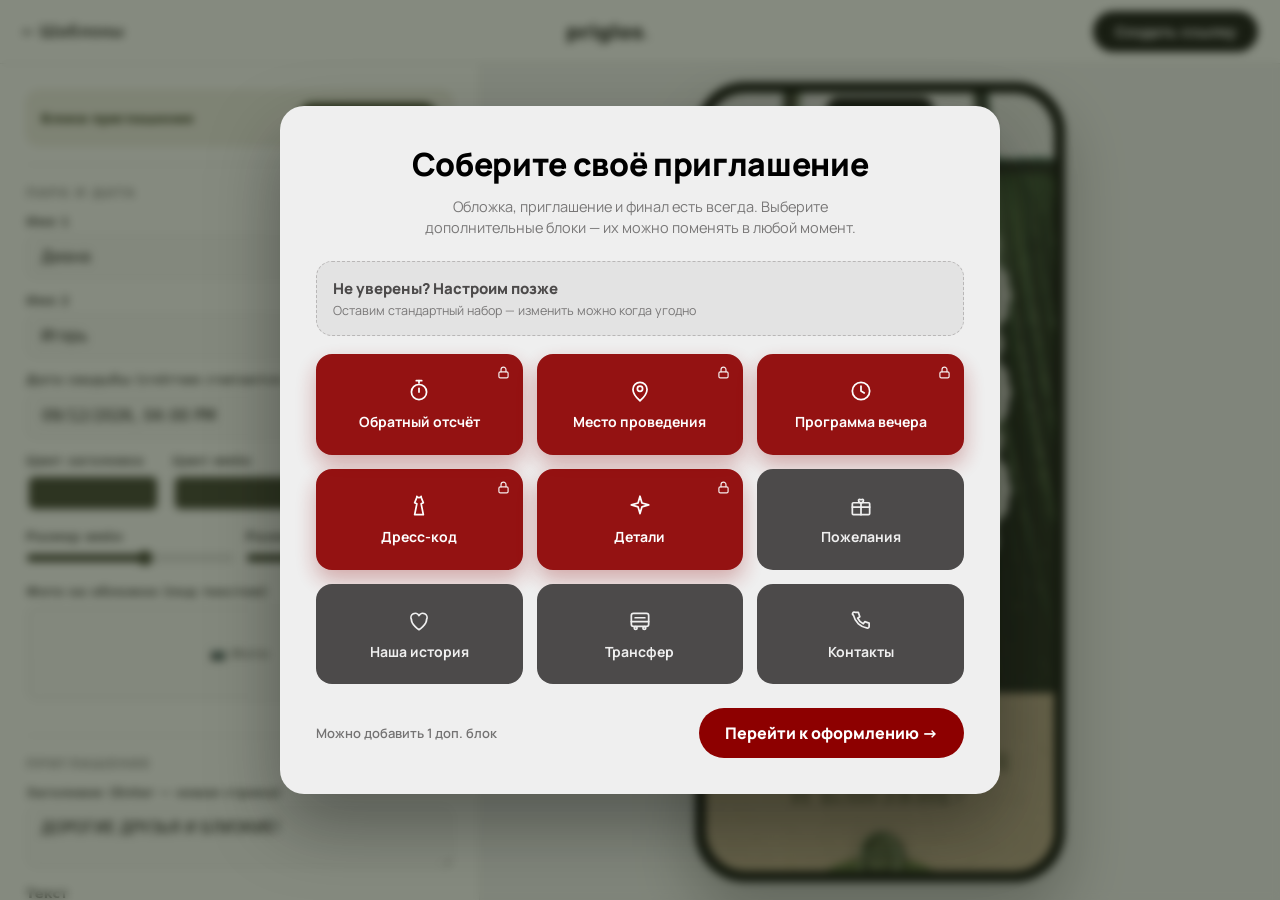
==== constructor.html @ 884d366d "Свадебное приглашение priglos: сайт, конструктор, шаблоны" ====
<!DOCTYPE html>
<html lang="ru">
<head>
  <meta charset="UTF-8" />
  <meta name="viewport" content="width=device-width, initial-scale=1.0" />
  <title>Конструктор приглашения — priglos</title>
  <!-- предзагрузка шрифтов и задника шаблона: без мигания шрифтов и быстрее первый рендер -->
  <link rel="preload" href="assets/fonts/Jun_Regular.otf" as="font" type="font/otf" crossorigin />
  <link rel="preload" href="assets/fonts/PassionsConflictRUS-Regular.otf" as="font" type="font/otf" crossorigin />
  <link rel="preload" href="assets/fonts/helvetica_regular.otf" as="font" type="font/otf" crossorigin />
  <link rel="preload" href="assets/themes/olive/site.jpg" as="image" />
  <link rel="preconnect" href="https://fonts.googleapis.com" />
  <link rel="preconnect" href="https://fonts.gstatic.com" crossorigin />
  <link href="https://fonts.googleapis.com/css2?family=Manrope:wght@400;500;600;700;800&display=swap" rel="stylesheet" />
  <link rel="stylesheet" href="fonts.css" />
  <link rel="stylesheet" href="tpl-v2.css" />
  <link rel="stylesheet" href="constructor.css" />
</head>
<body>
  <header class="cstr-header">
    <a href="index.html" class="cstr-back">← Шаблоны</a>
    <span class="cstr-logo">priglos<span>.</span></span>
    <button class="cstr-share-btn" id="shareBtn">Создать ссылку</button>
  </header>

  <main class="cstr">
    <section class="cstr-form" id="form">
      <div class="cstr-blocks-bar">
        <span>Блоки приглашения</span>
        <button id="editBlocks" type="button">Изменить блоки</button>
      </div>

      <!-- ВСЕГДА -->
      <div class="grp">
        <h3 class="grp__title">Пара и дата</h3>
        <label class="fld"><span>Имя 1</span><input data-field="name1" type="text" placeholder="Диана" /></label>
        <label class="fld"><span>Имя 2</span><input data-field="name2" type="text" placeholder="Игорь" /></label>
        <label class="fld"><span>Дата свадьбы (счётчик считается сам)</span><input data-field="date" type="datetime-local" /></label>
        <div class="color-row">
          <div class="color-fld"><span>Цвет заголовка</span><button type="button" class="color-sw" data-color="titleColor" data-default="#3c402f"></button></div>
          <div class="color-fld"><span>Цвет имён</span><button type="button" class="color-sw" data-color="nameColor" data-default="#3c402f"></button></div>
          <div class="color-fld"><span>Цвет даты</span><button type="button" class="color-sw" data-color="dateColor" data-default="#5a5e49"></button></div>
        </div>
        <div class="size-row">
          <label class="size-fld"><span>Размер имён</span><input type="range" min="5" max="14" step="0.1" data-size="nameSize" data-default="10.2" /></label>
          <label class="size-fld"><span>Размер даты</span><input type="range" min="6" max="18" step="0.1" data-size="dateSize" data-default="13" /></label>
        </div>
        <div class="fld"><span>Фото на обложке (под текстом)</span><div class="up" data-up="hero"></div></div>
      </div>

      <div class="grp">
        <h3 class="grp__title">Приглашение</h3>
        <label class="fld"><span>Заголовок (Enter — новая строка)</span><textarea data-field="inviteTitle" rows="2"></textarea></label>
        <label class="fld"><span>Текст</span><textarea data-field="inviteText" rows="3"></textarea></label>
        <div class="size-row">
          <label class="size-fld"><span>Размер заголовка</span><input type="range" min="2.5" max="7.5" step="0.1" data-size="inviteTitleSize" data-default="5.2" /></label>
          <label class="size-fld"><span>Размер текста</span><input type="range" min="1.8" max="3.6" step="0.1" data-size="inviteTextSize" data-default="2.45" /></label>
        </div>
        <div class="up-row">
          <div><span class="fld__lbl">Фото 1</span><div class="up up--sm" data-up="invite1"></div></div>
          <div><span class="fld__lbl">Фото 2</span><div class="up up--sm" data-up="invite2"></div></div>
        </div>
      </div>

      <!-- ОПЦИОНАЛЬНЫЕ БЛОКИ -->
      <div class="grp" data-block="venue">
        <h3 class="grp__title">📍 Место проведения</h3>
        <label class="fld"><span>Название площадки</span><input data-field="venueName" type="text" /></label>
        <label class="fld"><span>Адрес</span><input data-field="venueAddress" type="text" /></label>
        <label class="fld"><span>Ссылка на карты (кнопка «Посмотреть на карте»)</span><input data-field="mapsUrl" type="url" placeholder="https://yandex.ru/maps/..." /></label>
        <div class="fld"><span>Фото места</span><div class="up" data-up="venue"></div></div>
      </div>

      <div class="grp" data-block="timeline">
        <h3 class="grp__title">🕐 Программа вечера</h3>
        <div class="prog" id="progList"></div>
        <button class="btn-add" id="progAdd">+ Добавить пункт</button>
      </div>

      <div class="grp" data-block="dresscode">
        <h3 class="grp__title">👗 Дресс-код</h3>
        <label class="fld"><span>Текст</span><textarea data-field="dressText" rows="2"></textarea></label>
        <span class="fld__lbl">Палитра (нажмите на образец)</span>
        <div class="dress-edit" id="dressList"></div>
        <button class="btn-add" id="dressAdd">+ Добавить цвет</button>
      </div>

      <div class="grp" data-block="details">
        <h3 class="grp__title">✦ Детали</h3>
        <label class="fld"><span>Текст</span><textarea data-field="detailsText" rows="3"></textarea></label>
        <div class="fld"><span>Фото</span><div class="up" data-up="details"></div></div>
      </div>

      <div class="grp" data-block="gifts">
        <h3 class="grp__title">🎁 Пожелания</h3>
        <label class="fld"><span>Текст</span><textarea data-field="giftsText" rows="3"></textarea></label>
        <div class="fld"><span>Фото (полароид)</span><div class="up" data-up="gifts"></div></div>
      </div>

      <div class="grp" data-block="story">
        <h3 class="grp__title">❤ Наша история</h3>
        <label class="fld"><span>Текст</span><textarea data-field="storyText" rows="3"></textarea></label>
        <div class="fld"><span>Фото (полароид)</span><div class="up" data-up="story"></div></div>
      </div>

      <div class="grp" data-block="transport">
        <h3 class="grp__title">🚌 Трансфер</h3>
        <label class="fld"><span>Текст</span><textarea data-field="transportText" rows="3"></textarea></label>
        <div class="fld"><span>Фото (полароид)</span><div class="up" data-up="transport"></div></div>
      </div>

      <div class="grp" data-block="contacts">
        <h3 class="grp__title">📇 Контакты</h3>
        <label class="fld"><span>Текст</span><textarea data-field="contactsText" rows="3"></textarea></label>
        <div class="fld"><span>Фото (полароид)</span><div class="up" data-up="contacts"></div></div>
      </div>

      <!-- ВСЕГДА -->
      <div class="grp">
        <h3 class="grp__title">Финальная фраза</h3>
        <label class="fld"><span>Текст</span><textarea data-field="closing" rows="2"></textarea></label>
        <div class="size-row">
          <label class="size-fld"><span>Размер текста</span><input type="range" min="2" max="4.5" step="0.1" data-size="closingSize" data-default="3.1" /></label>
        </div>
      </div>

      <div class="grp">
        <h3 class="grp__title">🎵 Фоновая музыка</h3>
        <div class="music-up" id="musicUp">
          <span id="musicLabel">Загрузить аудио (mp3)</span>
          <button class="music-clear" id="musicClear" type="button" hidden>Убрать</button>
        </div>
        <p class="fld__hint">Гости услышат музыку при открытии приглашения.</p>
      </div>
    </section>

    <section class="cstr-preview">
      <div class="cstr-phone">
        <div class="cstr-notch"></div>
        <div class="cstr-screen" id="preview"></div>
      </div>
    </section>
  </main>

  <!-- ВЫБОР БЛОКОВ -->
  <div class="bsel" id="bsel">
    <div class="bsel__box">
      <h2 class="bsel__title">Соберите своё приглашение</h2>
      <p class="bsel__sub">Обложка, приглашение и финал есть всегда. Выберите дополнительные блоки — их можно поменять в любой момент.</p>
      <button class="bsel__later" id="bselLater" type="button">
        <span class="bsel__later-t">Не уверены? Настроим позже</span>
        <span class="bsel__later-s">Оставим стандартный набор — изменить можно когда угодно</span>
      </button>
      <div class="bsel__grid" id="bselGrid"></div>
      <div class="bsel__bar">
        <span class="bsel__count" id="bselCount"></span>
        <button class="bsel__done" id="bselDone">Перейти к оформлению →</button>
      </div>
    </div>
  </div>

  <!-- модалка ссылки -->
  <div class="share-modal" id="shareModal" hidden>
    <div class="share-modal__box">
      <button class="share-modal__close" id="shareClose">×</button>
      <h3>Ссылка для гостей готова 🎉</h3>
      <p>Отправьте её гостям любым удобным способом.</p>
      <div class="share-modal__link"><input id="shareLink" readonly /><button id="shareCopy">Копировать</button></div>
      <a id="shareOpen" class="share-modal__open" target="_blank">Открыть приглашение →</a>
    </div>
  </div>

  <script src="themes.js"></script>
  <script src="animations.js"></script>
  <script src="tpl-v2.js"></script>
  <script src="scratch.js"></script>
  <script src="music.js"></script>
  <script src="colorpicker.js"></script>
  <script src="constructor.js"></script>
</body>
</html>
---- fonts.css ----
/* ░░░ Локальные шрифты (грузятся офлайн, не зависят от Google Fonts) ░░░ */
@font-face{font-family:'Jun';        src:url('assets/fonts/Jun_Regular.otf') format('opentype');             font-weight:400;font-display:swap;}
@font-face{font-family:'Passions';   src:url('assets/fonts/PassionsConflictRUS-Regular.otf') format('opentype');font-weight:400;font-display:swap;}
@font-face{font-family:'MorningBreeze';src:url('assets/fonts/MorningBreeze-Bold.otf') format('opentype');     font-weight:700;font-display:swap;}
@font-face{font-family:'MakanHati';  src:url('assets/fonts/MakanHatiCyrillic.otf') format('opentype');        font-weight:400;font-display:swap;}
@font-face{font-family:'MolliWrites';src:url('assets/fonts/MolliWrites-Script.otf') format('opentype');       font-weight:400;font-display:swap;}
@font-face{font-family:'Kurochka';   src:url('assets/fonts/Kurochkalapkoi.ttf') format('truetype');           font-weight:400;font-display:swap;}
@font-face{font-family:'Overdoze';   src:url('assets/fonts/overdozesans.otf') format('opentype');             font-weight:400;font-display:swap;}
@font-face{font-family:'Pixeloid';   src:url('assets/fonts/PixeloidMono.otf') format('opentype');             font-weight:400;font-display:swap;}
@font-face{font-family:'HelveticaR'; src:url('assets/fonts/helvetica_regular.otf') format('opentype');         font-weight:400;font-display:swap;}
---- tpl-v2.css ----
/* ░░░ Шаблон v2 «Изумруд» — реальный декор из исходного шаблона ░░░
   Палитра/шрифты/декор приходят из темы (themes.js → CSS-переменные).
   Дефолты ниже дублируют «Изумруд», чтобы работало и без JS-темы. */
.v2-root {
  --green:#222a16; --green-d:#1a2011; --cream:#f7f3e3; --ink:#2c3318;
  --muted:#6f7359; --light:#f3efe0; --gold:#b6a06a; --line:#d8d2bb;
  --font-heading:'Jun',Georgia,serif;
  --font-names:'Passions','Jun',cursive;
  --font-body:Georgia,'Times New Roman',serif;
  --font-accent:'Passions',cursive;
  --curtain:none; --doily:none; --paper:none; --bouquet:none; --seal:none;
  --field:none; --mountains:none; --venue-frame:none; --wreath:none;
  --cartouche:none; --placeholder:none;
  width:100%; background:var(--cream); color:var(--ink);
  font-family:var(--font-body);
}
.v2-root *{box-sizing:border-box;}

/* проявление контента (имена, секции, пункты программы) */
[data-reveal]{opacity:0;transform:translateY(22px);transition:opacity .75s ease,transform .75s cubic-bezier(.2,.7,.3,1);will-change:opacity,transform;}
[data-reveal].is-in{opacity:1;transform:none;}
@media (prefers-reduced-motion: reduce){ [data-reveal]{opacity:1!important;transform:none!important;transition:none;} }

/* ════════ HERO ════════ */
.v2-hero{position:relative;min-height:600px;overflow:hidden;display:flex;align-items:center;justify-content:center;padding:36px 22px;
  background:var(--curtain) center/cover no-repeat, var(--green-d);}
.v2-hero__card{position:relative;width:min(330px,88%);aspect-ratio:736/1003;
  background:var(--doily) center/100% 100% no-repeat;filter:drop-shadow(0 16px 34px rgba(0,0,0,.45));}
/* светлый центр (или фото пары) — под текстом */
.v2-hero__paper{position:absolute;inset:12% 15%;background:var(--paper) center/cover no-repeat,#efeadd;background-blend-mode:multiply;}
.v2-hero__paper[style*="url"]{background-blend-mode:normal;}
/* текст обложки */
.v2-hero__frame{position:absolute;inset:12% 15%;z-index:2;display:flex;flex-direction:column;align-items:center;justify-content:center;text-align:center;}
.v2-hero__small{font-family:var(--font-accent);font-size:30px;line-height:.7;color:#5d6150;}
.v2-hero__wed{font-family:var(--font-heading);font-weight:400;font-size:33px;letter-spacing:.18em;margin:6px 0 2px;color:#393d31;}
.v2-hero__gem{font-size:12px;color:#7d8466;margin:3px 0 5px;}
.v2-hero__names{font-family:var(--font-names);font-size:44px;line-height:.92;color:#33372b;}
.v2-hero__names span{font-size:28px;opacity:.8;padding:0 2px;}
.v2-hero__date{margin-top:12px;font-family:var(--font-heading);font-size:12px;letter-spacing:.3em;color:#5d6150;}
/* блёстки-скретч поверх центра (см. scratch.js). width/height:auto — размер задаётся inset */
/* canvas — replaced-элемент: inset+auto не растягивает, поэтому явные ширина/высота */
.v2-hero__scratch{position:absolute;left:14.5%;top:11.5%;width:71%;height:77%;z-index:5;display:block;cursor:grab;touch-action:none;}
/* слой искр от стирания (scratch.js) */
.v2-hero__spark{position:absolute;inset:0;z-index:6;pointer-events:none;overflow:visible;}

/* ════════ общие секции ════════ */
.v2-sec{padding:54px 28px;text-align:center;position:relative;overflow:hidden;}
.v2-sec--paper{background-color:var(--cream);background-image:var(--paper);background-size:cover;background-position:center;background-blend-mode:multiply;color:var(--ink);}
.v2-sec--green{background:var(--green);color:var(--light);}
.v2-sec--venue{background:linear-gradient(rgba(18,24,10,.5),rgba(18,24,10,.6)),var(--field) center/cover no-repeat;color:var(--light);}
.v2-h2{font-family:var(--font-heading);font-weight:400;font-size:27px;letter-spacing:.14em;margin:0 0 14px;color:var(--ink);}
.v2-h2--light{color:var(--light);}
.v2-h2--left{text-align:left;}
.v2-body{font-family:var(--font-body);font-size:15px;line-height:1.7;color:var(--muted);margin:0 auto;max-width:300px;white-space:pre-wrap;}
.v2-body--light{color:#e7e7d6;}

/* кнопка */
.v2-btn{display:inline-flex;align-items:center;justify-content:center;margin-top:18px;padding:12px 26px;border:1px solid currentColor;border-radius:999px;font-family:var(--font-heading);font-size:13px;letter-spacing:.08em;text-decoration:none;color:inherit;cursor:pointer;transition:.2s;background:rgba(255,255,255,.04);}
.v2-sec--paper .v2-btn:hover{background:var(--ink);color:var(--cream);}
.v2-btn--light:hover{background:var(--light);color:var(--green);}

/* фото-карточки (полароид) */
.v2-pcard{background-color:#e9e6d8;background-image:var(--placeholder);background-position:center;background-repeat:no-repeat;background-size:44px;border:5px solid #fff;border-bottom-width:20px;box-shadow:0 10px 24px rgba(0,0,0,.22);}
.v2-pcard--tilt{transform:rotate(-5deg);}

/* ════════ приглашение ════════ */
.v2-invite__scene{position:relative;margin:8px auto 0;max-width:330px;min-height:230px;}
.v2-invite__bouquet{position:absolute;top:16px;width:118px;height:178px;background:var(--bouquet) center/contain no-repeat;z-index:2;}
.v2-invite__bouquet--l{left:-26px;transform:scaleX(-1) rotate(-4deg);}
.v2-invite__bouquet--r{right:-26px;transform:rotate(-4deg);}
.v2-invite__hill{position:relative;width:236px;margin:46px auto 0;padding:52px 26px 30px;color:#eef0e2;
  background:radial-gradient(130% 100% at 50% 0,#5e6d3c 0,#46562a 55%,#33421f 100%);
  border-radius:48% 48% 16px 16px/64% 64% 16px 16px;box-shadow:0 14px 30px rgba(0,0,0,.2);}
.v2-invite__hill .v2-body{color:#eef0e2;}
.v2-invite__seal{position:absolute;top:-30px;left:50%;transform:translateX(-50%);width:66px;height:66px;background:var(--seal) center/contain no-repeat;filter:drop-shadow(0 5px 9px rgba(0,0,0,.45));}
.v2-invite__photos{display:flex;gap:18px;justify-content:center;margin-top:30px;}
.v2-invite__photos .v2-pcard{width:128px;height:150px;}
.v2-pcard--alt{transform:rotate(4deg);} .v2-invite__photos .v2-pcard:first-child{transform:rotate(-4deg);}

/* ════════ countdown ════════ */
.v2-cd__label{font-family:var(--font-heading);font-size:18px;letter-spacing:.04em;color:var(--ink);margin-bottom:18px;}
.v2-cd__row{display:flex;justify-content:center;gap:8px;}
.v2-cd__cell{min-width:60px;position:relative;}
.v2-cd__cell:not(:last-child)::after{content:':';position:absolute;right:-6px;top:6px;font-family:var(--font-heading);font-size:30px;color:var(--muted);}
.v2-cd__cell b{display:block;font-family:var(--font-heading);font-size:42px;font-weight:400;line-height:1;color:var(--ink);}
.v2-cd__cell span{display:block;margin-top:8px;font-size:11px;letter-spacing:.1em;color:var(--muted);text-transform:uppercase;font-family:var(--font-body);}

/* ════════ venue ════════ */
.v2-venue__frame{position:relative;width:min(290px,82%);aspect-ratio:1152/2048;margin:6px auto 16px;
  background:var(--venue-frame) center/100% 100% no-repeat;filter:drop-shadow(0 14px 28px rgba(0,0,0,.5));}
.v2-venue__photo{position:absolute;inset:31% 27.5% 31% 27.5%;background:#cfcaba center/cover no-repeat;}
.v2-venue__name{font-family:var(--font-heading);font-size:22px;margin-bottom:4px;color:var(--light);}
.v2-venue__addr{font-family:var(--font-body);font-size:13px;color:#e7e7d6;opacity:.9;}

/* ════════ timeline ════════ */
.v2-tl__list{max-width:300px;margin:10px auto 0;}
.v2-tl__item{display:grid;grid-template-columns:1fr 24px 1fr;align-items:center;gap:10px;padding:16px 0;position:relative;}
.v2-tl__time{font-family:var(--font-heading);font-size:30px;text-align:right;color:var(--light);}
.v2-tl__dot{width:13px;height:13px;background:var(--gold);transform:rotate(45deg);justify-self:center;box-shadow:0 0 0 4px rgba(182,160,106,.18);}
.v2-tl__label{font-family:var(--font-body);font-size:13px;text-align:left;color:#cfd2b8;}
.v2-tl__list .v2-tl__item:not(:last-child)::after{content:'';position:absolute;left:50%;top:54%;width:1px;height:92%;background:rgba(243,239,224,.28);transform:translateX(-50%);z-index:-1;}

/* ════════ dresscode (венки) ════════ */
.v2-dc__sw{display:flex;justify-content:center;gap:4px;margin-top:22px;flex-wrap:wrap;}
.v2-wreath{position:relative;width:64px;aspect-ratio:1122/1402;background:var(--wreath) center/contain no-repeat;display:flex;align-items:center;justify-content:center;filter:drop-shadow(0 3px 6px rgba(0,0,0,.22));}
.v2-wreath__dot{width:50%;height:40%;border-radius:50%;box-shadow:inset 0 0 0 1px rgba(0,0,0,.12);}

/* ════════ details ════════ */
.v2-details{display:flex;align-items:center;gap:22px;text-align:left;}
.v2-details .v2-pcard{width:120px;height:150px;flex:0 0 auto;}
.v2-details__txt{flex:1;}

/* ════════ gallery ════════ */
.v2-gallery__grid{display:grid;grid-template-columns:repeat(3,1fr);gap:10px;margin-top:22px;}
.v2-gallery__grid .v2-pcard{width:100%;height:120px;border-width:5px;border-bottom-width:14px;}

/* ════════ faq ════════ */
.v2-faq__list{max-width:320px;margin:6px auto 0;text-align:left;}
.v2-faq__item{padding:14px 0;border-bottom:1px solid rgba(243,239,224,.2);}
.v2-faq__q{font-family:var(--font-heading);font-size:17px;letter-spacing:.02em;color:var(--light);margin-bottom:4px;}
.v2-faq__a{font-family:var(--font-body);font-size:13px;color:#cfd2b8;line-height:1.55;}

/* ════════ closing (фигурная плашка) ════════ */
.v2-closing{padding-top:46px;padding-bottom:46px;}
.v2-closing__plaque{position:relative;width:min(300px,84%);aspect-ratio:736/1109;margin:0 auto;display:flex;align-items:center;justify-content:center;padding:0 18%;
  background:var(--cartouche) center/100% 100% no-repeat;filter:drop-shadow(0 14px 26px rgba(0,0,0,.45));}
.v2-closing__txt{font-family:var(--font-heading);font-size:17px;line-height:1.5;color:#3a3d31;white-space:pre-wrap;text-align:center;}

/* плавающая кнопка музыки */
.music-fab{position:fixed;right:18px;bottom:18px;z-index:200;width:52px;height:52px;border-radius:50%;background:var(--ink,#2c3318);color:#fff;border:none;cursor:pointer;box-shadow:0 10px 24px rgba(0,0,0,.28);display:flex;align-items:center;justify-content:center;}
.music-fab .music-ico{font-size:22px;line-height:1;}
.music-fab.is-playing{animation:musicPulse 1.6s ease-in-out infinite;}
@keyframes musicPulse{0%,100%{transform:scale(1);}50%{transform:scale(1.08);}}

/* слой падающих звёзд */
.v2-stars{position:absolute;inset:0;z-index:1;pointer-events:none;overflow:hidden;}
@media (prefers-reduced-motion: reduce){ .v2-stars{display:none;} }

/* ════════ ТЕМА «ОЛИВКОВАЯ КЛАССИКА» — цельная подложка + оверлеи ════════ */
.v2-root[data-theme="olive"]{background:#2c3a1a;}
/* обрезает низ подложки (впечатанную этикетку закрытия) — её рендерим отдельно ниже */
.olv-wrap{position:relative;width:100%;aspect-ratio:512/3464;overflow:hidden;background:#2c3a1a;}
.olv{position:relative;width:100%;aspect-ratio:512/3915;container-type:inline-size;overflow:hidden;
  background:var(--site) top center/100% 100% no-repeat;color:#3c402f;font-family:var(--font-body);}
.olv .v2-stars{position:absolute;top:0;left:0;right:0;height:15%;bottom:auto;z-index:2;}

/* фото-слоты: пусто — прозрачно (видна впечатанная рамка), с фото — cover */
.olv-photo{position:absolute;background-image:var(--ph-img);background-color:#e9e9eb;background-position:center;background-repeat:no-repeat;background-size:cover;}

/* ── HERO ── */
.olv-ph-hero{left:18.5%;top:3.9%;width:63%;height:12.2%;}
.olv-htext{position:absolute;left:16%;top:4.6%;width:68%;height:10.6%;z-index:3;
  display:flex;flex-direction:column;align-items:center;justify-content:space-between;text-align:center;}
.olv-title{width:44%;aspect-ratio:1161/733;margin:0 auto .6cqw;background-color:#3c402f;
  -webkit-mask:var(--title-img) center/contain no-repeat;mask:var(--title-img) center/contain no-repeat;}
.olv-names{font-family:var(--font-names);font-size:10.2cqw;line-height:.92;color:#3c402f;}
.olv-names span{font-size:.55em;opacity:.8;padding:0 .4cqw;}
.olv-date{font-family:'Passions','Jun',cursive;font-size:13cqw;letter-spacing:.02em;color:#5a5e49;margin-top:0;}
.olv-scratch{position:absolute;left:18.5%;top:3.9%;width:63%;height:12.2%;z-index:5;display:block;cursor:grab;touch-action:none;}

/* ── INVITATION ── */
.olv-invtitle{position:absolute;left:8%;top:21.6%;width:84%;text-align:center;font-family:var(--font-heading);font-weight:400;font-size:5.2cqw;letter-spacing:.04em;line-height:1.15;color:#3c402f;white-space:pre-line;}
.olv-invite{position:absolute;left:28.5%;top:27.2%;width:43%;text-align:center;font-size:2.45cqw;line-height:1.34;
  overflow-wrap:break-word;word-break:break-word;hyphens:none;white-space:pre-line;color:#43472f;}
/* классический белый полароид (рамка через CSS) */
.olv-pola{position:absolute;background:#fbf9f3;padding:1cqw 1cqw 3.2cqw;box-shadow:0 1cqw 2.6cqw rgba(20,25,12,.42);}
.olv-pola .olv-pimg{width:100%;aspect-ratio:1;background:var(--ph-img) #e9e9eb center/cover no-repeat;}
.olv-ph-1{left:11%;top:31.6%;width:29%;transform:rotate(-7deg);z-index:4;transform-origin:50% 0;animation:olvSway1 3.2s ease-in-out infinite;}
.olv-ph-2{left:61.5%;top:30.4%;width:29%;transform:rotate(7deg);z-index:5;transform-origin:50% 0;animation:olvSway2 3.6s ease-in-out infinite;}
@keyframes olvSway1{0%,100%{transform:rotate(-11.5deg);}50%{transform:rotate(-2.5deg);}}
@keyframes olvSway2{0%,100%{transform:rotate(2.5deg);}50%{transform:rotate(11.5deg);}}
@media (prefers-reduced-motion: reduce){.olv-ph-1,.olv-ph-2,.olv-ph-details{animation:none;}}

/* ── COUNTDOWN ── */
.olv-cd{position:absolute;left:6%;top:38.8%;width:88%;display:flex;justify-content:center;align-items:flex-start;gap:1cqw;}
.olv-cd .v2-cd__cell{min-width:0;position:relative;padding:0 1.4cqw;}
.olv-cd .v2-cd__cell::after{content:':';position:absolute;font-family:var(--font-heading);font-size:7.4cqw;right:-1cqw;top:0;color:#3c402f;}
.olv-cd .v2-cd__cell:last-child::after{content:none;}
.olv-cd .v2-cd__cell b{font-family:var(--font-heading);font-size:9cqw;color:#3c402f;font-weight:400;line-height:1;}
.olv-cd .v2-cd__cell span{font-size:1.9cqw;letter-spacing:.05em;color:#6f7359;text-transform:uppercase;margin-top:.9cqw;}

/* ── VENUE ── */
.olv-ph-venue{left:35%;top:46.2%;width:30%;height:5%;}
.olv-vname{position:absolute;left:8%;top:53.1%;width:84%;text-align:center;font-family:var(--font-heading);font-size:4.4cqw;color:#f5f1e4;text-shadow:0 1px 4px rgba(0,0,0,.6);white-space:pre-line;}
.olv-vaddr{position:absolute;left:8%;top:54.15%;width:84%;text-align:center;font-size:3cqw;color:#eceadb;text-shadow:0 1px 3px rgba(0,0,0,.6);white-space:pre-line;}
.olv-map{position:absolute;left:24%;top:54.47%;width:52%;height:2.3%;display:flex;align-items:center;justify-content:center;
  font-family:var(--font-heading);font-size:2.9cqw;line-height:1;letter-spacing:.02em;color:#f5f1e4;text-decoration:none;}

/* ── PROGRAM ── */
.olv-prog{position:absolute;left:16%;top:61.3%;width:68%;height:12.4%;display:flex;flex-direction:column;justify-content:space-between;}
.olv-prog::before{content:'';position:absolute;left:50%;top:2.5%;bottom:2.5%;width:.45cqw;transform:translateX(-50%);background:#b6a06a;opacity:.6;z-index:0;}
.olv-prow{position:relative;z-index:1;display:grid;grid-template-columns:1fr 7% 1fr;align-items:center;gap:2cqw;}
.olv-ptime{font-family:var(--font-heading);font-size:5.2cqw;text-align:right;color:#eef0e2;line-height:1;}
.olv-pdot{width:2.4cqw;height:2.4cqw;background:#b6a06a;transform:rotate(45deg);justify-self:center;}
.olv-plabel{font-size:3.5cqw;color:#dfe2cb;text-align:left;line-height:1.1;white-space:pre-line;}

/* ── DRESS ── */
.olv-dresstext{position:absolute;left:13%;top:78.8%;width:74%;text-align:center;font-size:2.85cqw;line-height:1.4;color:#43472f;white-space:pre-line;}
.olv-dress{position:absolute;left:13%;top:80.8%;width:74%;display:flex;align-items:center;justify-content:center;gap:1.4cqw;}
.olv-wreath{position:relative;width:12.5cqw;aspect-ratio:1/1;background:var(--wreath) center/contain no-repeat;}
.olv-wreath__dot{position:absolute;left:50.2%;top:50.6%;width:63%;height:66%;transform:translate(-50%,-50%);border-radius:50%;}

/* ── DETAILS ── */
/* полароид деталей в оригинале (без доп. блока — внутри .olv) */
.olv-ph-details{left:8.5%;top:83.6%;width:33%;transform:rotate(-11deg);z-index:4;transform-origin:50% 0;animation:olvSway3 5s ease-in-out infinite;}
.olv-ph-details .olv-pimg{aspect-ratio:4/5;}
/* стек обёрток + полароид деталей отдельным слоем поверх стыка (когда выбран доп. блок) */
.olv-stack{position:relative;width:100%;container-type:inline-size;}
.olv-bridge{position:absolute;left:7%;top:638cqw;width:33cqw;z-index:20;transform:rotate(-11deg);transform-origin:50% 0;animation:olvSway3 5s ease-in-out infinite;}
.olv-bridge .olv-pimg{aspect-ratio:4/5;}
@keyframes olvSway3{0%,100%{transform:rotate(-13deg);}50%{transform:rotate(-6deg);}}
.olv-details{position:absolute;left:51%;top:86.3%;width:45%;font-size:2.4cqw;line-height:1.4;color:#eef0e2;text-shadow:0 1px 3px rgba(0,0,0,.55);white-space:pre-line;}

/* ── CLOSING ── */
.olv-closing{position:absolute;left:21%;top:91.7%;width:58%;text-align:center;font-family:var(--font-heading);font-size:3.1cqw;line-height:1.4;color:#3c402f;white-space:pre-line;}

/* текст, который печатает клиент — единый шрифт Helvetica
   (заголовок над письмом и финальная фраза — остаются на Jun) */
.olv-invite,.olv-vname,.olv-vaddr,.olv-ptime,.olv-plabel,
.olv-dresstext,.olv-details{font-family:'HelveticaR',Arial,sans-serif;}

/* ════════ ДОП. БЛОКИ НА ЗЕЛЁНОМ ФОНЕ (после «Деталей») ════════ */
/* ВАЖНО: собственный padding блока в cqw резолвится к предку — поэтому только
   вертикальный паддинг в % (горизонтального нет), чтобы cqw детей считались от полной ширины */
.v2-root[data-theme="olive"] .olg{position:relative;width:100%;aspect-ratio:706/1039;container-type:inline-size;overflow:hidden;
  background:var(--fon) center/cover no-repeat;color:#eef0e2;
  display:flex;flex-direction:column;align-items:center;justify-content:space-between;
  padding:9% 0 11%;text-align:center;}
.olg-title{font-family:'Jun',Georgia,serif;text-transform:uppercase;font-weight:400;font-size:7.5cqw;
  letter-spacing:.05em;line-height:1.1;color:#eef0e3;max-width:88%;}
.olg-pola{background:#fbf9f3;padding:1.8cqw 1.8cqw 5.5cqw;box-shadow:0 1.6cqw 3.4cqw rgba(0,0,0,.45);
  width:43cqw;transform:rotate(-4deg);transform-origin:50% 0;animation:olgSway 4s ease-in-out infinite;}
.olg-pola .olv-pimg{width:100%;aspect-ratio:4/5;background:var(--ph-img) #e9e9eb center/cover no-repeat;}
@keyframes olgSway{0%,100%{transform:rotate(-5deg);}50%{transform:rotate(3deg);}}
.olg-text{font-family:'HelveticaR',Arial,sans-serif;font-size:4.6cqw;line-height:1.42;color:#e8ecdb;white-space:pre-line;max-width:80%;}
/* форма опроса гостей */
.olg-form{display:flex;flex-direction:column;align-items:stretch;width:80%;gap:1.4cqw;}
.olg-flabel{font-family:'HelveticaR',Arial,sans-serif;font-size:4.4cqw;color:#e8ecdb;text-align:center;margin-top:1.5cqw;}
.olg-field{font-family:'HelveticaR',Arial,sans-serif;font-size:4cqw;color:#fff;background:rgba(255,255,255,.06);
  border:1.4px solid rgba(238,240,226,.55);border-radius:999px;padding:3cqw 5cqw;outline:none;width:100%;}
.olg-field::placeholder{color:rgba(255,255,255,.4);}
.olg-field:focus{border-color:#eef0e3;}
/* финальная бирка на отдельном нижнем фоне: фото-поле сверху + «love» снизу, во всю ширину */
.v2-root[data-theme="olive"] .olg-bottom{position:relative;width:100%;aspect-ratio:706/662;container-type:inline-size;overflow:visible;
  background:
    var(--fon-niz) bottom center/100% auto no-repeat,
    var(--podlozhka) top center/100% auto no-repeat,
    #3a451b;}
.olg-birka{position:absolute;left:50%;top:45.9%;transform:translate(-50%,-50%);
  width:82cqw;aspect-ratio:1515/1008;background:var(--birka) center/contain no-repeat;
  display:flex;align-items:center;justify-content:center;z-index:10;}
.olg-sign{font-family:'Jun',Georgia,serif;text-transform:uppercase;font-size:3.4cqw;line-height:1.4;
  letter-spacing:.02em;color:#3c402f;text-align:center;white-space:pre-line;max-width:62%;}
---- constructor.css ----
* { box-sizing: border-box; margin: 0; padding: 0; }
body {
  font-family: system-ui, -apple-system, 'Segoe UI', Roboto, sans-serif;
  color: #141414;
  background: #f4f4f5;
}
:root { --black:#0f0f0f; --line:#e6e6e6; --muted:#8a8a8a; --red:#b01824; }

/* Header */
.cstr-header {
  position: sticky; top: 0; z-index: 50;
  height: 64px;
  display: flex; align-items: center; justify-content: space-between;
  padding: 0 22px;
  background: #fff;
  border-bottom: 1px solid var(--line);
}
.cstr-back { color: #444; text-decoration: none; font-weight: 600; font-size: 15px; }
.cstr-back:hover { color: #000; }
.cstr-logo { font-weight: 800; font-size: 20px; }
.cstr-logo span { color: #bbb; }
.cstr-share-btn {
  background: var(--black); color: #fff; border: none; cursor: pointer;
  font-weight: 700; font-size: 15px; padding: 12px 22px; border-radius: 999px;
  transition: transform .15s, box-shadow .2s;
}
.cstr-share-btn:hover { transform: translateY(-1px); box-shadow: 0 8px 18px rgba(0,0,0,.18); }

/* Layout */
.cstr {
  display: grid;
  grid-template-columns: minmax(360px, 480px) 1fr;
  align-items: start;
  min-height: calc(100vh - 64px);
}

/* Form */
.cstr-form {
  padding: 26px 26px 80px;
  border-right: 1px solid var(--line);
  background: #fff;
  max-height: calc(100vh - 64px);
  overflow-y: auto;
}
.cstr-form__hint { color: var(--muted); font-size: 14px; margin-bottom: 22px; }
.grp { padding: 20px 0; border-top: 1px solid var(--line); }
.grp:first-of-type { border-top: none; padding-top: 0; }
.grp__title { font-size: 13px; font-weight: 800; text-transform: uppercase; letter-spacing: .06em; color: #999; margin-bottom: 14px; }
.fld { display: block; margin-bottom: 14px; }
.fld > span, .fld__lbl { display: block; font-size: 13px; font-weight: 600; color: #555; margin-bottom: 6px; }
.fld input[type=text], .fld input[type=datetime-local], .fld textarea {
  width: 100%; border: 1px solid var(--line); border-radius: 10px;
  padding: 12px 14px; font: inherit; font-size: 15px; background: #fafafa;
  transition: border-color .15s, background .15s;
}
.fld input:focus, .fld textarea:focus { outline: none; border-color: #111; background: #fff; }
.fld textarea { resize: vertical; }

/* Upload */
.up {
  border: 1.5px dashed #cfcfcf; border-radius: 12px;
  height: 96px; display: flex; align-items: center; justify-content: center;
  cursor: pointer; color: var(--muted); font-size: 13px; font-weight: 600;
  background: #fafafa center/cover no-repeat; position: relative; overflow: hidden;
  text-align: center; transition: border-color .15s;
}
.up:hover { border-color: #999; }
.up.is-filled { color: transparent; border-style: solid; }
.up__x {
  position: absolute; top: 6px; right: 6px; width: 24px; height: 24px;
  border-radius: 50%; background: rgba(0,0,0,.6); color: #fff; border: none;
  cursor: pointer; font-size: 14px; line-height: 1; display: none;
}
.up.is-filled .up__x { display: block; }
.up-row { display: grid; grid-template-columns: repeat(3, 1fr); gap: 8px; }
.up-row > div > .fld__lbl { margin-bottom: 6px; }
.up--sm { height: 80px; font-size: 12px; }
.fld__hint { font-size: 12.5px; color: var(--muted); margin-top: 8px; }

/* загрузка музыки */
.music-up {
  display: flex; align-items: center; justify-content: space-between; gap: 10px;
  border: 1.5px dashed #cfcfcf; border-radius: 12px; padding: 14px 16px;
  cursor: pointer; color: var(--muted); font-size: 14px; font-weight: 600; background: #fafafa;
}
.music-up:hover { border-color: #999; }
.music-up.is-set { color: #2c7d3f; border-style: solid; border-color: #bfe0c6; background: #f3faf4; }
.music-clear { border: none; background: #eee; border-radius: 8px; padding: 6px 10px; font: inherit; font-size: 12px; cursor: pointer; color: #b00; }

/* цвет заголовка и имён (обложка) */
.color-row { display: flex; gap: 12px; margin-bottom: 14px; }
.color-fld { flex: 1; }
.color-fld > span { display: block; font-size: 13px; font-weight: 600; color: #555; margin-bottom: 6px; }
.color-sw { width: 100%; height: 38px; border: 1px solid var(--line); border-radius: 9px; cursor: pointer; box-shadow: inset 0 0 0 2px #fff; }
.size-row { display: flex; gap: 12px; margin-bottom: 14px; }
.size-fld { flex: 1; }
.size-fld > span { display: block; font-size: 13px; font-weight: 600; color: #555; margin-bottom: 6px; }
.size-fld input[type=range] { width: 100%; accent-color: #3c402f; cursor: pointer; }

/* бар блоков */
.cstr-blocks-bar { display:flex; align-items:center; justify-content:space-between; gap:10px; margin-bottom:18px; padding:12px 14px; background:#f0efe7; border:1px solid #e4e0cf; border-radius:12px; font-size:13px; font-weight:700; color:#2c3318; }
.cstr-blocks-bar button { border:none; background:#2c3318; color:#fff; border-radius:999px; padding:8px 14px; font:inherit; font-size:12px; font-weight:600; cursor:pointer; }

/* FAQ-репитер */
.faq-row { display:grid; grid-template-columns:1fr 32px; gap:8px; margin-bottom:10px; align-items:start; }
.faq-row input, .faq-row textarea { grid-column:1; width:100%; border:1px solid var(--line); border-radius:8px; padding:9px 10px; font:inherit; font-size:14px; background:#fafafa; }
.faq-row input:focus, .faq-row textarea:focus { outline:none; border-color:#111; background:#fff; }
.faq-row .prog__del { grid-column:2; grid-row:1/3; }

/* ── выбор блоков ── */
.bsel { position:fixed; inset:0; z-index:300; background:rgba(34,42,22,.55); backdrop-filter:blur(4px); display:flex; align-items:center; justify-content:center; padding:24px; overflow:auto; }
.bsel.is-hidden { display:none; }
.bsel__box { background:#EFEFEF; font-family:'Manrope',system-ui,sans-serif; border-radius:24px; padding:36px; max-width:720px; width:100%; box-shadow:0 30px 70px rgba(0,0,0,.35); max-height:92vh; overflow:auto; }
.bsel__title { font-family:'Manrope',sans-serif; font-size:32px; font-weight:800; color:#000; text-align:center; margin-bottom:10px; letter-spacing:-.01em; }
.bsel__sub { font-family:'Manrope',sans-serif; font-weight:400; text-align:center; color:#4C4A4A; opacity:.72; font-size:14.5px; max-width:480px; margin:0 auto 22px; line-height:1.5; }
/* карточка «настроим позже» */
.bsel__later { font-family:'Manrope',sans-serif; display:flex; flex-direction:column; gap:3px; width:100%; text-align:center; padding:16px; margin-bottom:18px; border:1.5px dashed #b9b7b7; border-radius:16px; background:#e3e3e3; cursor:pointer; transition:.18s; }
.bsel__later:hover { border-color:#8D0000; background:#e9e0e0; }
.bsel__later-t { font-size:15px; font-weight:800; color:#4C4A4A; }
.bsel__later-s { font-size:12.5px; font-weight:400; color:#4C4A4A; opacity:.7; }
.bsel__grid { display:grid; grid-template-columns:repeat(3,1fr); gap:14px; }
.bsel__card { position:relative; display:flex; flex-direction:column; align-items:center; gap:10px; padding:22px 12px; border:2px solid transparent; border-radius:16px; background:#4C4A4A; cursor:pointer; transition:.16s; font-family:'Manrope',sans-serif; }
.bsel__card:hover { transform:translateY(-1px); box-shadow:0 8px 18px rgba(0,0,0,.18); }
.bsel__card.is-on { background:#8D0000; border-color:#8D0000; box-shadow:0 10px 22px rgba(141,0,0,.32); }
.bsel__card.is-locked { cursor:default; opacity:.92; }
.bsel__card.is-locked:hover { transform:none; box-shadow:none; }
.bsel__ic { display:flex; align-items:center; justify-content:center; }
.bsel__svg { width:26px; height:26px; color:#EFEFEF; }
.bsel__card.is-on .bsel__svg { color:#fff; }
.bsel__name { font-family:'Manrope',sans-serif; font-size:14px; font-weight:700; color:#EFEFEF; text-align:center; line-height:1.2; }
.bsel__card.is-on .bsel__name { color:#fff; }
.bsel__check { position:absolute; top:8px; right:9px; width:21px; height:21px; border-radius:50%; background:#EFEFEF; color:#8D0000; font-size:12px; font-weight:800; display:none; align-items:center; justify-content:center; }
.bsel__card.is-on .bsel__check { display:flex; }
.bsel__check--lock { background:transparent; color:#fff; width:auto; height:auto; }
.bsel__lock { width:17px; height:17px; display:block; opacity:.92; }
.bsel__bar { display:flex; align-items:center; justify-content:space-between; gap:14px; margin-top:24px; }
.bsel__count { font-family:'Manrope',sans-serif; font-size:13px; font-weight:600; color:#4C4A4A; opacity:.75; }
.bsel__done { font-family:'Manrope',sans-serif; padding:14px 26px; border:none; border-radius:999px; background:#8D0000; color:#fff; font-size:16px; font-weight:800; cursor:pointer; transition:.15s; }
.bsel__done:hover { background:#6f0000; transform:translateY(-1px); }
@media(max-width:560px){ .bsel__grid{grid-template-columns:repeat(2,1fr);} .bsel__box{padding:24px;} .bsel__bar{flex-direction:column;} .bsel__done{width:100%;} }

/* Program repeater */
.prog__row { display: grid; grid-template-columns: 96px 1fr 32px; gap: 8px; margin-bottom: 8px; }
.prog__row input { width: 100%; border: 1px solid var(--line); border-radius: 8px; padding: 9px 10px; font: inherit; font-size: 14px; background: #fafafa; }
.prog__row input:focus { outline: none; border-color: #111; background: #fff; }
.prog__del { border: 1px solid var(--line); background: #fff; border-radius: 8px; cursor: pointer; color: #b00; font-size: 16px; }
.prog__del:hover { background: #fff0f0; }

.btn-add {
  border: 1px solid var(--line); background: #fff; border-radius: 9px;
  padding: 9px 14px; cursor: pointer; font: inherit; font-size: 14px; font-weight: 600; color: #333;
}
.btn-add:hover { background: #f4f4f4; }

/* Dress swatches editor */
.dress-edit { display: flex; gap: 10px; flex-wrap: wrap; margin-bottom: 12px; }
.dress-chip { position: relative; }
.dress-chip__sw { width: 44px; height: 44px; border-radius: 9px; cursor: pointer; box-shadow: 0 3px 8px rgba(0,0,0,.14); border: 2px solid #fff; outline: 1px solid var(--line); }
.dress-chip__del { position: absolute; top: -6px; right: -6px; width: 18px; height: 18px; border-radius: 50%; background: #111; color: #fff; border: none; cursor: pointer; font-size: 11px; line-height: 1; }

/* Preview */
.cstr-preview {
  position: sticky; top: 64px;
  display: flex; align-items: center; justify-content: center;
  padding: 20px;
  height: calc(100vh - 64px);
  overflow: hidden;
}
.cstr-phone {
  position: relative;
  height: min(800px, calc(100vh - 100px));
  aspect-ratio: 360 / 780;
  background: #0a0a0a;
  border-radius: 50px;
  padding: 11px;
  box-shadow: 0 30px 60px rgba(0,0,0,.28);
}
.cstr-notch {
  position: absolute; top: 15px; left: 50%; transform: translateX(-50%);
  width: 108px; height: 27px; background: #0a0a0a; border-radius: 16px; z-index: 10;
}
.cstr-screen {
  position: relative;
  height: 100%; width: 100%;
  border-radius: 40px;
  overflow-y: auto; overflow-x: hidden;
  background: #F0EFEA;
  scrollbar-width: none;
}
.cstr-screen::-webkit-scrollbar { display: none; }

/* Color picker */
.cp {
  position: absolute; z-index: 999; display: none;
  width: 226px; background: #fff; border-radius: 14px; padding: 12px;
  box-shadow: 0 18px 44px rgba(0,0,0,.24); border: 1px solid var(--line);
}
.cp__sv { position: relative; width: 202px; height: 150px; border-radius: 8px; overflow: hidden; cursor: crosshair; }
.cp__sv-white { position: absolute; inset: 0; background: linear-gradient(to right, #fff, transparent); }
.cp__sv-black { position: absolute; inset: 0; background: linear-gradient(to top, #000, transparent); }
.cp__sv-handle, .cp__hue-handle {
  position: absolute; width: 14px; height: 14px; border-radius: 50%;
  border: 2px solid #fff; box-shadow: 0 0 0 1px rgba(0,0,0,.4); transform: translate(-50%, -50%); pointer-events: none;
}
.cp__hue {
  position: relative; width: 202px; height: 14px; margin: 12px 0; border-radius: 7px; cursor: pointer;
  background: linear-gradient(to right, #f00, #ff0, #0f0, #0ff, #00f, #f0f, #f00);
}
.cp__hue-handle { top: 50%; }
.cp__row { display: flex; align-items: center; gap: 8px; }
.cp__preview { width: 28px; height: 28px; border-radius: 6px; outline: 1px solid var(--line); }
.cp__hex { flex: 1; border: 1px solid var(--line); border-radius: 7px; padding: 7px 8px; font: inherit; font-size: 13px; text-transform: uppercase; }
.cp__hex:focus { outline: none; border-color: #111; }
.cp__done { border: none; background: #111; color: #fff; border-radius: 7px; padding: 7px 10px; font: inherit; font-size: 13px; cursor: pointer; }

/* Share modal */
.share-modal { position: fixed; inset: 0; z-index: 200; background: rgba(0,0,0,.5); display: flex; align-items: center; justify-content: center; padding: 20px; }
.share-modal[hidden] { display: none; }
.share-modal__box { background: #fff; border-radius: 20px; padding: 32px; max-width: 460px; width: 100%; position: relative; }
.share-modal__box h3 { font-size: 22px; margin-bottom: 10px; }
.share-modal__box p { color: var(--muted); font-size: 14.5px; margin-bottom: 20px; }
.share-modal__close { position: absolute; top: 14px; right: 16px; border: none; background: none; font-size: 26px; cursor: pointer; color: #999; line-height: 1; }
.share-modal__link { display: flex; gap: 8px; margin-bottom: 16px; }
.share-modal__link input { flex: 1; border: 1px solid var(--line); border-radius: 10px; padding: 11px 12px; font: inherit; font-size: 13px; background: #fafafa; }
.share-modal__link button { border: none; background: #111; color: #fff; border-radius: 10px; padding: 0 18px; cursor: pointer; font: inherit; font-weight: 600; }
.share-modal__open { display: inline-block; color: var(--red); font-weight: 700; text-decoration: none; }

/* Responsive */
@media (max-width: 900px) {
  .cstr { grid-template-columns: 1fr; }
  .cstr-form { max-height: none; border-right: none; order: 2; }
  /* превью-«телефон» как изначально: компактный, по центру */
  .cstr-preview { position: relative; top: 0; height: 620px; order: 1; border-bottom: 1px solid var(--line); background: #ededef; }
  /* фикс. высота в px вместо min(800px,100vh-100) — окно статично, не «прыгает» на мобиле */
  .cstr-phone { height: 712px; }
}
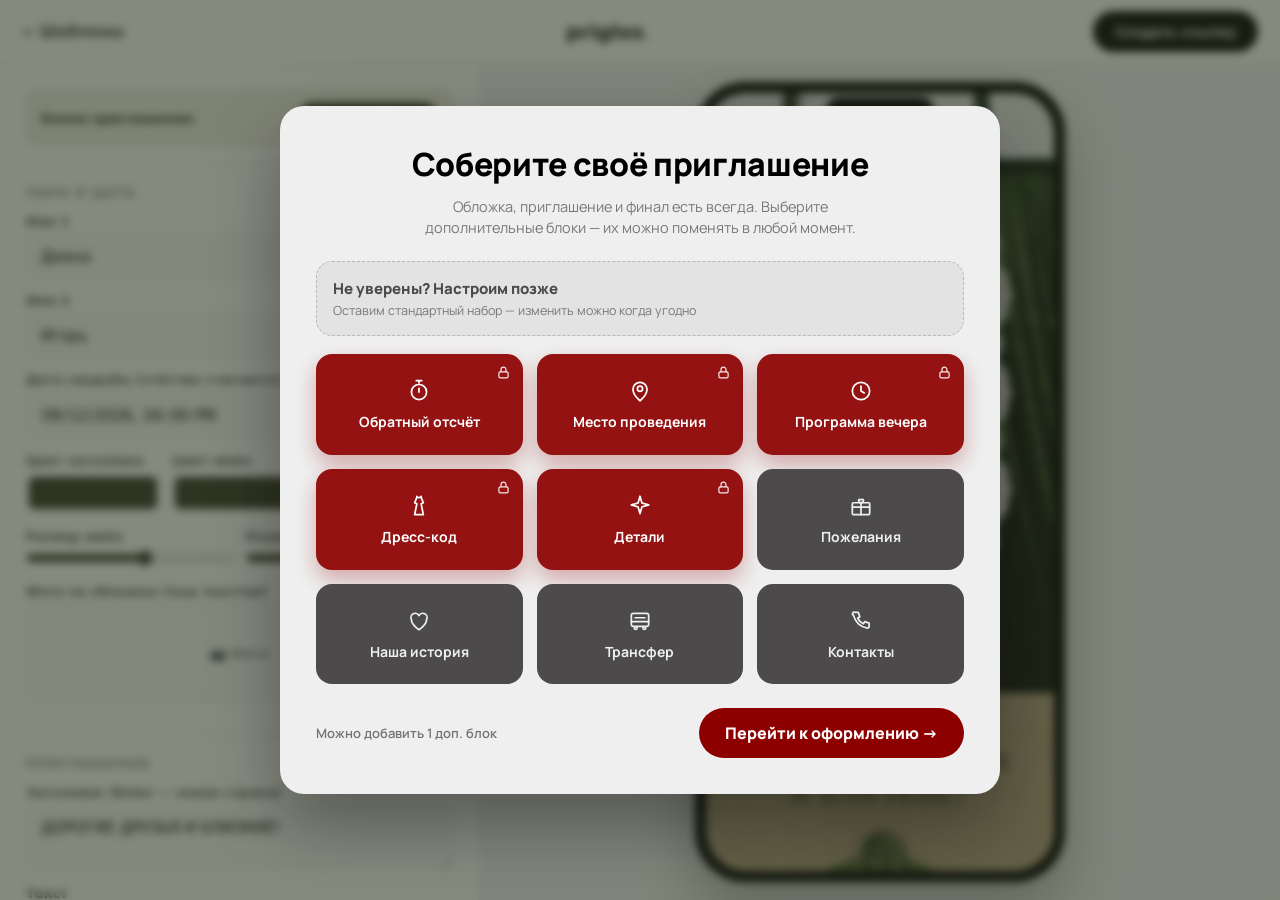
==== commit c1ba3b76: "Бордовая: цвет шапки (надпись/имена/дата) = #ECECEC + размеры в stateDefaults Размер даты теперь сов" ====
--- a/constructor.html
+++ b/constructor.html
@@ -43,7 +43,7 @@
         </div>
         <div class="size-row">
           <label class="size-fld"><span>Размер имён</span><input type="range" min="5" max="14" step="0.1" data-size="nameSize" data-default="10.2" /></label>
-          <label class="size-fld"><span>Размер даты</span><input type="range" min="6" max="18" step="0.1" data-size="dateSize" data-default="13" /></label>
+          <label class="size-fld"><span>Размер даты</span><input type="range" min="2" max="18" step="0.1" data-size="dateSize" data-default="13" /></label>
         </div>
         <div class="fld"><span>Фото на обложке (под текстом)</span><div class="up" data-up="hero"></div></div>
       </div>
--- a/tpl-v2.css
+++ b/tpl-v2.css
@@ -251,3 +251,90 @@
   display:flex;align-items:center;justify-content:center;z-index:10;}
 .olg-sign{font-family:'Jun',Georgia,serif;text-transform:uppercase;font-size:3.4cqw;line-height:1.4;
   letter-spacing:.02em;color:#3c402f;text-align:center;white-space:pre-line;max-width:62%;}
+
+/* ════════ ТЕМА «БОРДОВАЯ СИМФОНИЯ» — та же цельная подложка + оверлеи, свои координаты/цвета ════════ */
+.v2-root[data-theme="burgundy"]{background:#3e0e16;}
+.v2-root[data-theme="burgundy"] .olv{color:#f2ead9;}
+/* звёзды-пыль над кружевной обложкой */
+.v2-root[data-theme="burgundy"] .olv .v2-stars{height:20%;}
+
+/* ── HERO (овал-салфетка): фото не нужно, текст на тёмно-бордовом овале ── */
+.v2-root[data-theme="burgundy"] .olv-ph-hero{display:none;}
+.v2-root[data-theme="burgundy"] .olv-htext{left:26%;top:5.6%;width:48%;height:8.4%;justify-content:flex-start;}
+.v2-root[data-theme="burgundy"] .olv-title{width:46%;aspect-ratio:693/435;background-color:#f2ead9;margin:0 auto;}
+/* имена в столбик: Диана / & / Игорь */
+.v2-root[data-theme="burgundy"] .olv-names{display:flex;flex-direction:column;align-items:center;
+  font-size:11cqw;line-height:.88;color:#f2ead9;margin-top:8cqw;}
+.v2-root[data-theme="burgundy"] .olv-names span{font-size:.42em;opacity:.85;line-height:1;margin:.4cqw 0;}
+.v2-root[data-theme="burgundy"] .olv-date{font-family:'Jun',Georgia,serif;font-size:4cqw;letter-spacing:.18em;color:#eaddc7;margin-top:3cqw;}
+.v2-root[data-theme="burgundy"] .olv-scratch{left:25.5%;top:4.6%;width:48.5%;height:11.4%;}
+
+/* ── INVITATION (конверт с каллами) ── */
+/* заголовок закреплён по нижнему краю — при переносе на 2-ю строку растёт вверх, не наезжает на конверт */
+.v2-root[data-theme="burgundy"] .olv-invtitle{left:6%;top:auto;bottom:77.1%;width:88%;font-size:5cqw;color:#f4ecdb;text-shadow:0 1px 6px rgba(0,0,0,.35);}
+.v2-root[data-theme="burgundy"] .olv-invite{left:27%;top:25.8%;width:46%;font-size:2.6cqw;line-height:1.32;color:#5c1620;}
+.v2-root[data-theme="burgundy"] .olv-ph-1{left:9%;top:28.4%;width:33%;transform:rotate(-5deg);}
+.v2-root[data-theme="burgundy"] .olv-ph-2{left:59%;top:32.5%;width:33%;transform:rotate(6deg);}
+
+/* ── COUNTDOWN (цифры без подписей, тёмно-бордовые на светлом) ── */
+.v2-root[data-theme="burgundy"] .olv-cd{left:6%;top:39%;width:88%;}
+.v2-root[data-theme="burgundy"] .olv-cd .v2-cd__cell b{color:#5c1620;}
+.v2-root[data-theme="burgundy"] .olv-cd .v2-cd__cell::after{color:#5c1620;}
+.v2-root[data-theme="burgundy"] .olv-cd .v2-cd__cell span{display:block;color:#8a5560;font-size:1.7cqw;margin-top:.7cqw;}
+
+/* ── VENUE (кружевная рамка на красном занавесе) ── */
+.v2-root[data-theme="burgundy"] .olv-ph-venue{left:35%;top:46.1%;width:30%;height:5.07%;}
+.v2-root[data-theme="burgundy"] .olv-vname{top:53.4%;color:#f7efdf;}
+.v2-root[data-theme="burgundy"] .olv-vaddr{top:54.3%;color:#f0e6d3;}
+.v2-root[data-theme="burgundy"] .olv-map{top:54.5%;color:#f7efdf;}
+
+/* ── PROGRAM (тёмно-бордовый фон) ── */
+.v2-root[data-theme="burgundy"] .olv-prog{left:16%;top:61.7%;width:68%;height:10.8%;}
+.v2-root[data-theme="burgundy"] .olv-prog::before{background:#d9b7c0;opacity:.5;}
+.v2-root[data-theme="burgundy"] .olv-ptime{color:#f7efdf;}
+.v2-root[data-theme="burgundy"] .olv-pdot{background:#e6c3cb;}
+.v2-root[data-theme="burgundy"] .olv-plabel{color:#ecdcc3;}
+
+/* ── DRESS (светлый фон) ── */
+.v2-root[data-theme="burgundy"] .olv-dresstext{top:78.8%;color:#5c1620;}
+.v2-root[data-theme="burgundy"] .olv-dress{left:8%;top:81.1%;width:84%;gap:3cqw;}
+.v2-root[data-theme="burgundy"] .olv-wreath{width:12.5cqw;}
+
+/* ── DETAILS (тёмные розы) ── */
+/* мягкое качание + сдвиг левее — полароид (с тенью) не наезжает на текст справа */
+.v2-root[data-theme="burgundy"] .olv-ph-details{left:4%;top:83.5%;width:33%;transform:rotate(-12deg);animation-name:brgSway3;}
+@keyframes brgSway3{0%,100%{transform:rotate(-15deg);}50%{transform:rotate(-11.5deg);}}
+.v2-root[data-theme="burgundy"] .olv-details{left:50%;top:86.3%;width:46%;font-size:2.9cqw;color:#f2ead9;}
+
+/* ── CLOSING (фигурная плашка «открыточка» на розах) ── */
+.v2-root[data-theme="burgundy"] .olv-closing{left:19%;top:90.3%;width:62%;aspect-ratio:1253/834;height:auto;
+  display:flex;align-items:center;justify-content:center;padding:0 13%;
+  background:var(--cartouche) center/100% 100% no-repeat;color:#5c1620;font-size:2.7cqw;}
+
+/* ════════ ДОП. БЛОКИ «БОРДОВОЙ СИМФОНИИ» (Пожелания/История/Трансфер/Контакты) ════════ */
+/* при выборе доп. блока подложка обрезается ниже «Деталей» (пустой красный низ уходит),
+   закрытие-плашка рендерится отдельным блоком снизу */
+.v2-root[data-theme="burgundy"] .olv-wrap{aspect-ratio:512/3690;background:#3e0e16;}
+/* полароид «Деталей» отдельным слоем поверх стыка (как в оригинале, слева) */
+.v2-root[data-theme="burgundy"] .olv-bridge{left:4%;top:632cqw;width:33cqw;transform:rotate(-12deg);animation-name:brgSway3;}
+.v2-root[data-theme="burgundy"] .olv-bridge .olv-pimg{aspect-ratio:4/5;}
+
+/* экран доп. блока: заголовок сверху + текст снизу на бордовом флорале, без фото */
+.v2-root[data-theme="burgundy"] .olg{position:relative;width:100%;aspect-ratio:706/1039;container-type:inline-size;overflow:hidden;
+  background:var(--fon) center/cover no-repeat;color:#f4ecdb;
+  display:flex;flex-direction:column;align-items:center;justify-content:space-between;
+  padding:11% 0 7.5%;text-align:center;}
+.v2-root[data-theme="burgundy"] .olg-title{font-family:'Jun',Georgia,serif;text-transform:uppercase;font-weight:400;
+  font-size:8.5cqw;letter-spacing:.04em;line-height:1.1;color:#f4ecdb;max-width:90%;}
+.v2-root[data-theme="burgundy"] .olg-pola{display:none;} /* в бордовых доп.блоках фото нет */
+.v2-root[data-theme="burgundy"] .olg-text{font-family:'HelveticaR',Arial,sans-serif;font-size:4cqw;line-height:1.42;
+  color:#efe4d2;white-space:pre-line;max-width:80%;}
+
+/* закрытие после доп. блоков: плашка-открыточка на бордовом фоне */
+.v2-root[data-theme="burgundy"] .olg-bottom{position:relative;width:100%;aspect-ratio:706/560;container-type:inline-size;overflow:hidden;
+  background:var(--fon) center/cover no-repeat;}
+.v2-root[data-theme="burgundy"] .olg-birka{position:absolute;left:50%;top:50%;transform:translate(-50%,-50%);
+  width:74cqw;aspect-ratio:1253/834;background:var(--cartouche) center/contain no-repeat;
+  display:flex;align-items:center;justify-content:center;z-index:10;}
+.v2-root[data-theme="burgundy"] .olg-sign{font-family:'Jun',Georgia,serif;text-transform:uppercase;font-size:3cqw;line-height:1.4;
+  letter-spacing:.02em;color:#5c1620;text-align:center;white-space:pre-line;max-width:60%;}
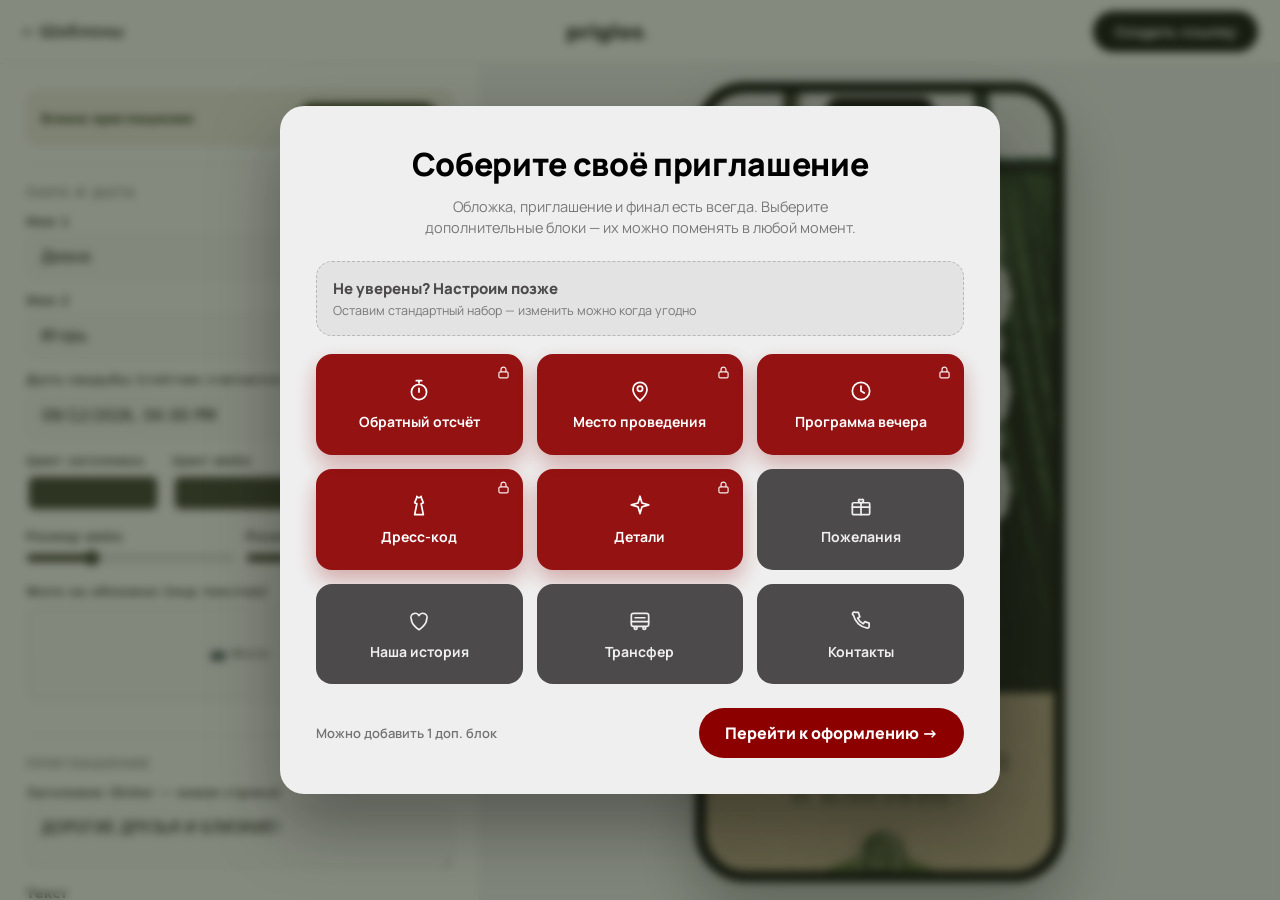
==== commit 040bdb8d: "Приглашения хранятся в облаке (Supabase): короткая ссылка invite.html?id=xxxxxxxx - Фото сжимаются и" ====
--- a/constructor.html
+++ b/constructor.html
@@ -170,6 +170,7 @@
     </div>
   </div>
 
+  <script src="store.js"></script>
   <script src="themes.js"></script>
   <script src="animations.js"></script>
   <script src="tpl-v2.js"></script>
--- a/tpl-v2.css
+++ b/tpl-v2.css
@@ -155,8 +155,15 @@
   -webkit-mask:var(--title-img) center/contain no-repeat;mask:var(--title-img) center/contain no-repeat;}
 .olv-names{font-family:var(--font-names);font-size:10.2cqw;line-height:.92;color:#3c402f;}
 .olv-names span{font-size:.55em;opacity:.8;padding:0 .4cqw;}
+/* оливковая: имена жениха и невесты в столбик (Диана / & / Игорь), крупнее и плотнее */
+.v2-root[data-theme="olive"] .olv-names{display:flex;flex-direction:column;align-items:center;font-size:15cqw;line-height:.76;}
 .olv-date{font-family:'Passions','Jun',cursive;font-size:13cqw;letter-spacing:.02em;color:#5a5e49;margin-top:0;}
 .olv-scratch{position:absolute;left:18.5%;top:3.9%;width:63%;height:12.2%;z-index:5;display:block;cursor:grab;touch-action:none;}
+/* подсказка «СОТРИ МЕНЯ» на самой салфетке — видна ~2с и растворяется (оливковый — тёмным) */
+.olv-hint{position:absolute;left:0;right:0;top:9.2%;z-index:6;text-align:center;pointer-events:none;
+  font-family:'Jun',Georgia,serif;text-transform:uppercase;letter-spacing:.24em;font-size:3cqw;font-weight:700;
+  color:#3c402f;opacity:0;animation:olvHintShow 1.5s ease forwards;}
+@keyframes olvHintShow{0%{opacity:0}12%{opacity:.6}70%{opacity:.6}100%{opacity:0}}
 
 /* ── INVITATION ── */
 .olv-invtitle{position:absolute;left:8%;top:21.6%;width:84%;text-align:center;font-family:var(--font-heading);font-weight:400;font-size:5.2cqw;letter-spacing:.04em;line-height:1.15;color:#3c402f;white-space:pre-line;}
@@ -212,7 +219,7 @@
 .olv-details{position:absolute;left:51%;top:86.3%;width:45%;font-size:2.4cqw;line-height:1.4;color:#eef0e2;text-shadow:0 1px 3px rgba(0,0,0,.55);white-space:pre-line;}
 
 /* ── CLOSING ── */
-.olv-closing{position:absolute;left:21%;top:91.7%;width:58%;text-align:center;font-family:var(--font-heading);font-size:3.1cqw;line-height:1.4;color:#3c402f;white-space:pre-line;}
+.olv-closing{position:absolute;left:21%;top:91.5%;width:58%;text-align:center;font-family:var(--font-heading);font-size:3.7cqw;line-height:1.34;color:#3c402f;white-space:pre-line;}
 
 /* текст, который печатает клиент — единый шрифт Helvetica
    (заголовок над письмом и финальная фраза — остаются на Jun) */
@@ -232,7 +239,7 @@
   width:43cqw;transform:rotate(-4deg);transform-origin:50% 0;animation:olgSway 4s ease-in-out infinite;}
 .olg-pola .olv-pimg{width:100%;aspect-ratio:4/5;background:var(--ph-img) #e9e9eb center/cover no-repeat;}
 @keyframes olgSway{0%,100%{transform:rotate(-5deg);}50%{transform:rotate(3deg);}}
-.olg-text{font-family:'HelveticaR',Arial,sans-serif;font-size:4.6cqw;line-height:1.42;color:#e8ecdb;white-space:pre-line;max-width:80%;}
+.olg-text{font-family:'HelveticaR',Arial,sans-serif;font-size:4.6cqw;line-height:1.42;color:#e8ecdb;white-space:pre-line;max-width:80%;margin-bottom:12cqw;}
 /* форма опроса гостей */
 .olg-form{display:flex;flex-direction:column;align-items:stretch;width:80%;gap:1.4cqw;}
 .olg-flabel{font-family:'HelveticaR',Arial,sans-serif;font-size:4.4cqw;color:#e8ecdb;text-align:center;margin-top:1.5cqw;}
@@ -249,8 +256,8 @@
 .olg-birka{position:absolute;left:50%;top:45.9%;transform:translate(-50%,-50%);
   width:82cqw;aspect-ratio:1515/1008;background:var(--birka) center/contain no-repeat;
   display:flex;align-items:center;justify-content:center;z-index:10;}
-.olg-sign{font-family:'Jun',Georgia,serif;text-transform:uppercase;font-size:3.4cqw;line-height:1.4;
-  letter-spacing:.02em;color:#3c402f;text-align:center;white-space:pre-line;max-width:62%;}
+.olg-sign{font-family:'Jun',Georgia,serif;text-transform:uppercase;font-size:4cqw;line-height:1.34;
+  letter-spacing:.02em;color:#3c402f;text-align:center;white-space:pre-line;max-width:74%;}
 
 /* ════════ ТЕМА «БОРДОВАЯ СИМФОНИЯ» — та же цельная подложка + оверлеи, свои координаты/цвета ════════ */
 .v2-root[data-theme="burgundy"]{background:#3e0e16;}
@@ -264,10 +271,11 @@
 .v2-root[data-theme="burgundy"] .olv-title{width:46%;aspect-ratio:693/435;background-color:#f2ead9;margin:0 auto;}
 /* имена в столбик: Диана / & / Игорь */
 .v2-root[data-theme="burgundy"] .olv-names{display:flex;flex-direction:column;align-items:center;
-  font-size:11cqw;line-height:.88;color:#f2ead9;margin-top:8cqw;}
-.v2-root[data-theme="burgundy"] .olv-names span{font-size:.42em;opacity:.85;line-height:1;margin:.4cqw 0;}
-.v2-root[data-theme="burgundy"] .olv-date{font-family:'Jun',Georgia,serif;font-size:4cqw;letter-spacing:.18em;color:#eaddc7;margin-top:3cqw;}
+  font-size:11cqw;line-height:.88;color:#f2ead9;margin-top:6.5cqw;}
+.v2-root[data-theme="burgundy"] .olv-names span{font-size:.42em;opacity:.85;line-height:1;margin:.4cqw 0 -1.2cqw;}
+.v2-root[data-theme="burgundy"] .olv-date{font-family:'Jun',Georgia,serif;font-size:4cqw;letter-spacing:.18em;color:#eaddc7;margin-top:9cqw;}
 .v2-root[data-theme="burgundy"] .olv-scratch{left:25.5%;top:4.6%;width:48.5%;height:11.4%;}
+.v2-root[data-theme="burgundy"] .olv-hint{top:9.4%;color:#f4ecdb;}
 
 /* ── INVITATION (конверт с каллами) ── */
 /* заголовок закреплён по нижнему краю — при переносе на 2-ю строку растёт вверх, не наезжает на конверт */
@@ -309,32 +317,37 @@
 /* ── CLOSING (фигурная плашка «открыточка» на розах) ── */
 .v2-root[data-theme="burgundy"] .olv-closing{left:19%;top:90.3%;width:62%;aspect-ratio:1253/834;height:auto;
   display:flex;align-items:center;justify-content:center;padding:0 13%;
-  background:var(--cartouche) center/100% 100% no-repeat;color:#5c1620;font-size:2.7cqw;}
+  background:var(--cartouche) center/100% 100% no-repeat;color:#5c1620;font-size:3.2cqw;line-height:1.34;white-space:pre-line;}
 
 /* ════════ ДОП. БЛОКИ «БОРДОВОЙ СИМФОНИИ» (Пожелания/История/Трансфер/Контакты) ════════ */
 /* при выборе доп. блока подложка обрезается ниже «Деталей» (пустой красный низ уходит),
    закрытие-плашка рендерится отдельным блоком снизу */
-.v2-root[data-theme="burgundy"] .olv-wrap{aspect-ratio:512/3690;background:#3e0e16;}
+/* обрезаем сразу под «Деталями» — без красной полосы сверху доп. блоков */
+.v2-root[data-theme="burgundy"] .olv-wrap{aspect-ratio:512/3524;background:#3e0e16;}
 /* полароид «Деталей» отдельным слоем поверх стыка (как в оригинале, слева) */
-.v2-root[data-theme="burgundy"] .olv-bridge{left:4%;top:632cqw;width:33cqw;transform:rotate(-12deg);animation-name:brgSway3;}
+.v2-root[data-theme="burgundy"] .olv-bridge{left:4%;top:638cqw;width:33cqw;transform:rotate(-12deg);animation-name:brgSway3;}
 .v2-root[data-theme="burgundy"] .olv-bridge .olv-pimg{aspect-ratio:4/5;}
 
-/* экран доп. блока: заголовок сверху + текст снизу на бордовом флорале, без фото */
+/* экран доп. блока: заголовок сверху + полароид по центру + текст снизу, фон бордовый флораль */
 .v2-root[data-theme="burgundy"] .olg{position:relative;width:100%;aspect-ratio:706/1039;container-type:inline-size;overflow:hidden;
   background:var(--fon) center/cover no-repeat;color:#f4ecdb;
   display:flex;flex-direction:column;align-items:center;justify-content:space-between;
-  padding:11% 0 7.5%;text-align:center;}
+  padding:11% 0 8%;text-align:center;}
 .v2-root[data-theme="burgundy"] .olg-title{font-family:'Jun',Georgia,serif;text-transform:uppercase;font-weight:400;
-  font-size:8.5cqw;letter-spacing:.04em;line-height:1.1;color:#f4ecdb;max-width:90%;}
-.v2-root[data-theme="burgundy"] .olg-pola{display:none;} /* в бордовых доп.блоках фото нет */
+  font-size:8.5cqw;letter-spacing:.04em;line-height:1.1;color:#f4ecdb;max-width:90%;text-shadow:0 1px 8px rgba(0,0,0,.55);}
+/* белый полароид по центру (фото загружает клиент) */
+.v2-root[data-theme="burgundy"] .olg-pola{display:block;width:41cqw;transform:rotate(-4deg);}
 .v2-root[data-theme="burgundy"] .olg-text{font-family:'HelveticaR',Arial,sans-serif;font-size:4cqw;line-height:1.42;
-  color:#efe4d2;white-space:pre-line;max-width:80%;}
-
-/* закрытие после доп. блоков: плашка-открыточка на бордовом фоне */
-.v2-root[data-theme="burgundy"] .olg-bottom{position:relative;width:100%;aspect-ratio:706/560;container-type:inline-size;overflow:hidden;
-  background:var(--fon) center/cover no-repeat;}
-.v2-root[data-theme="burgundy"] .olg-birka{position:absolute;left:50%;top:50%;transform:translate(-50%,-50%);
-  width:74cqw;aspect-ratio:1253/834;background:var(--cartouche) center/contain no-repeat;
+  color:#efe4d2;white-space:pre-line;max-width:80%;text-shadow:0 1px 7px rgba(0,0,0,.6);}
+
+/* закрытие: сверху фон «трансфера» (флораль), снизу красный картон «love», бирка по стыку 50/50 */
+.v2-root[data-theme="burgundy"] .olg-bottom{position:relative;width:100%;aspect-ratio:706/720;container-type:inline-size;overflow:hidden;
+  background:
+    var(--fon-niz) bottom center/100% auto no-repeat,
+    var(--fon-det) center/cover no-repeat,
+    #5a0e12;}
+.v2-root[data-theme="burgundy"] .olg-birka{position:absolute;left:50%;top:49%;transform:translate(-50%,-50%);
+  width:76cqw;aspect-ratio:1253/834;background:var(--cartouche) center/contain no-repeat;
   display:flex;align-items:center;justify-content:center;z-index:10;}
-.v2-root[data-theme="burgundy"] .olg-sign{font-family:'Jun',Georgia,serif;text-transform:uppercase;font-size:3cqw;line-height:1.4;
-  letter-spacing:.02em;color:#5c1620;text-align:center;white-space:pre-line;max-width:60%;}
+.v2-root[data-theme="burgundy"] .olg-sign{font-family:'Jun',Georgia,serif;text-transform:uppercase;font-size:3.5cqw;line-height:1.34;
+  letter-spacing:.02em;color:#5c1620;text-align:center;white-space:pre-line;max-width:74%;}
